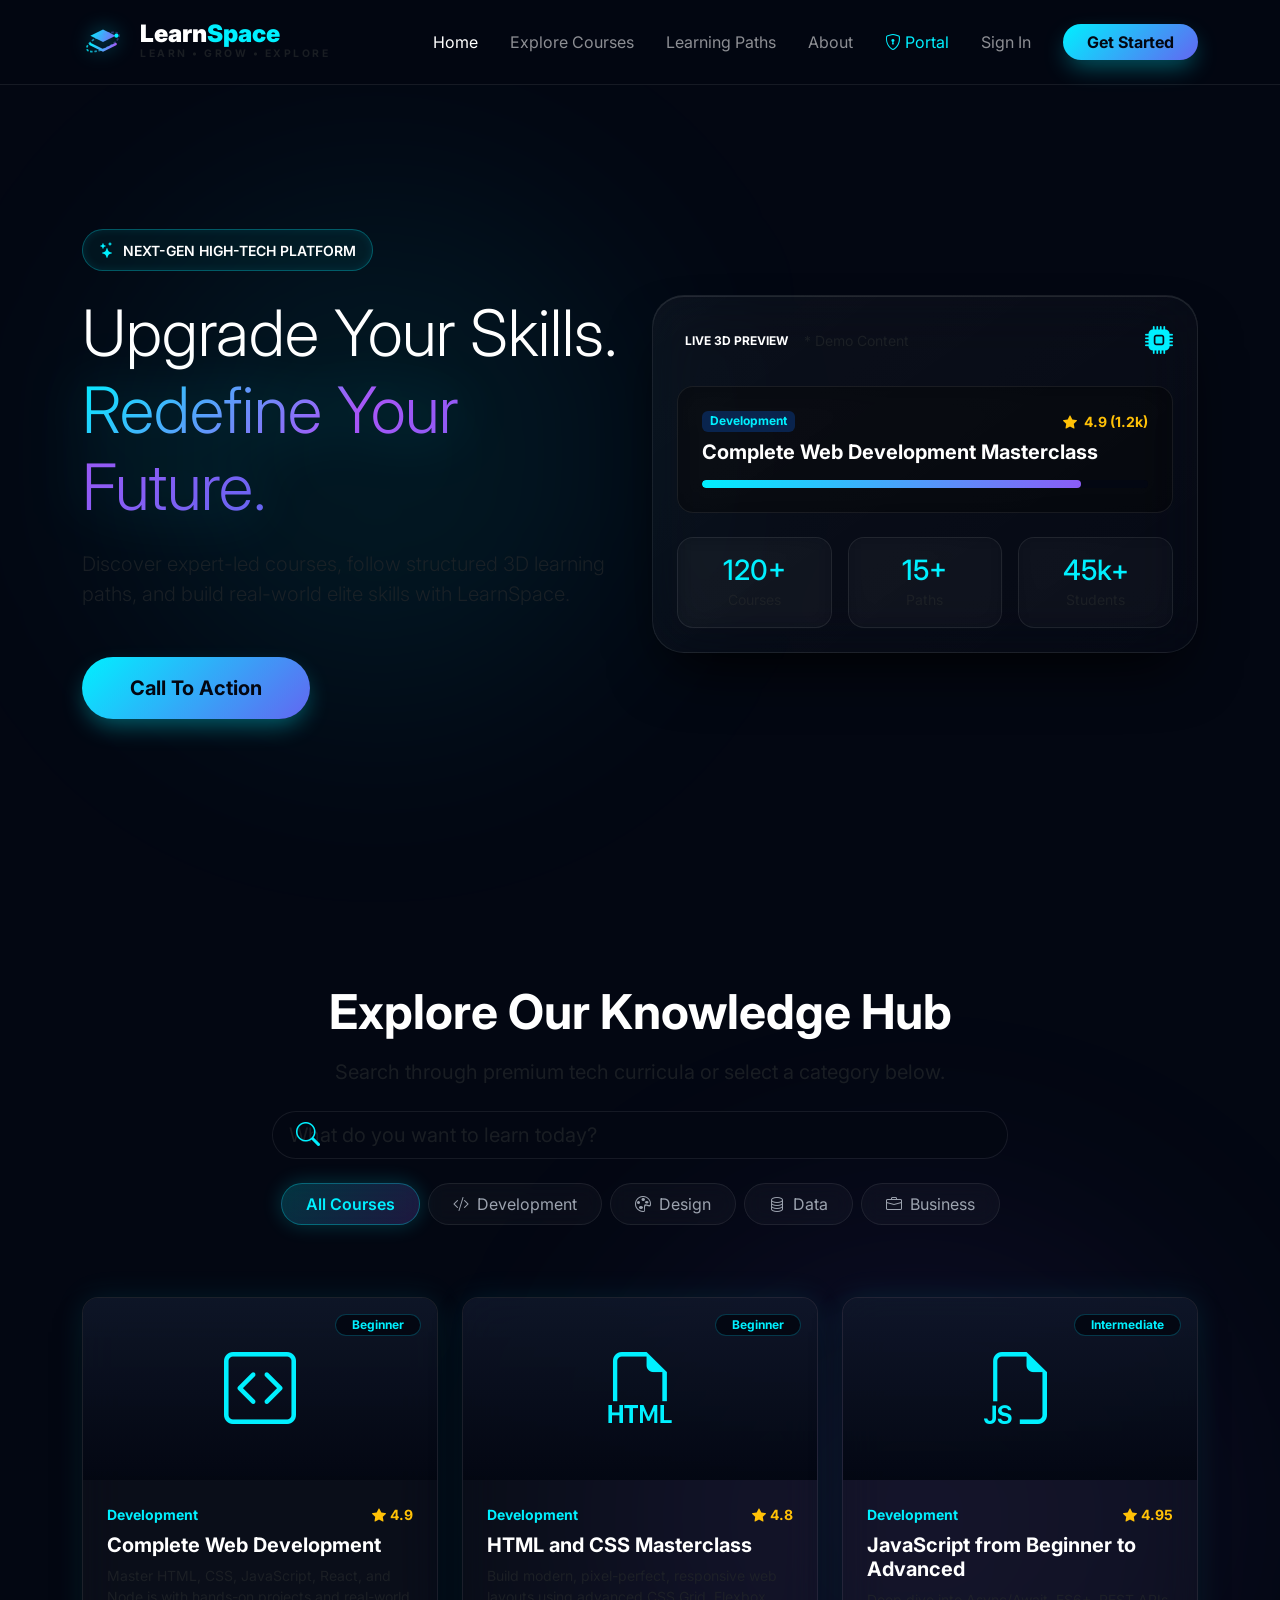
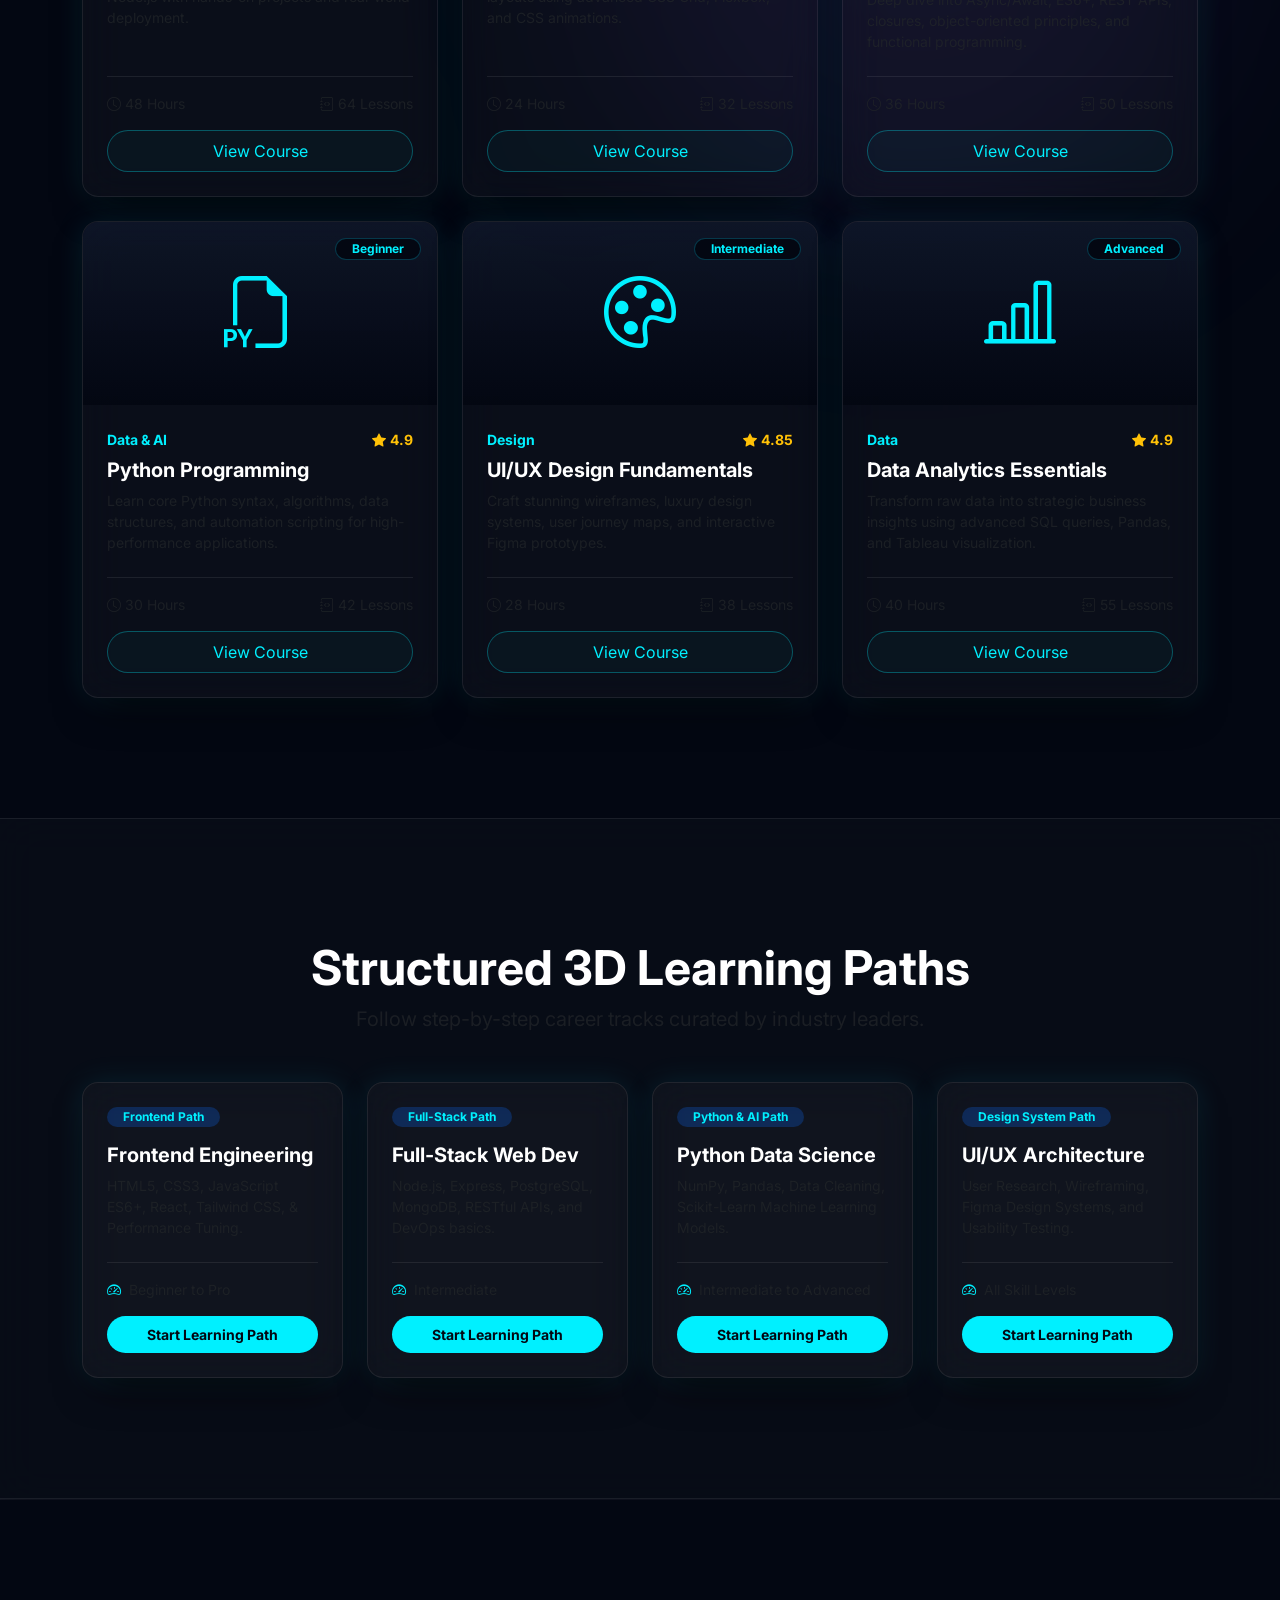
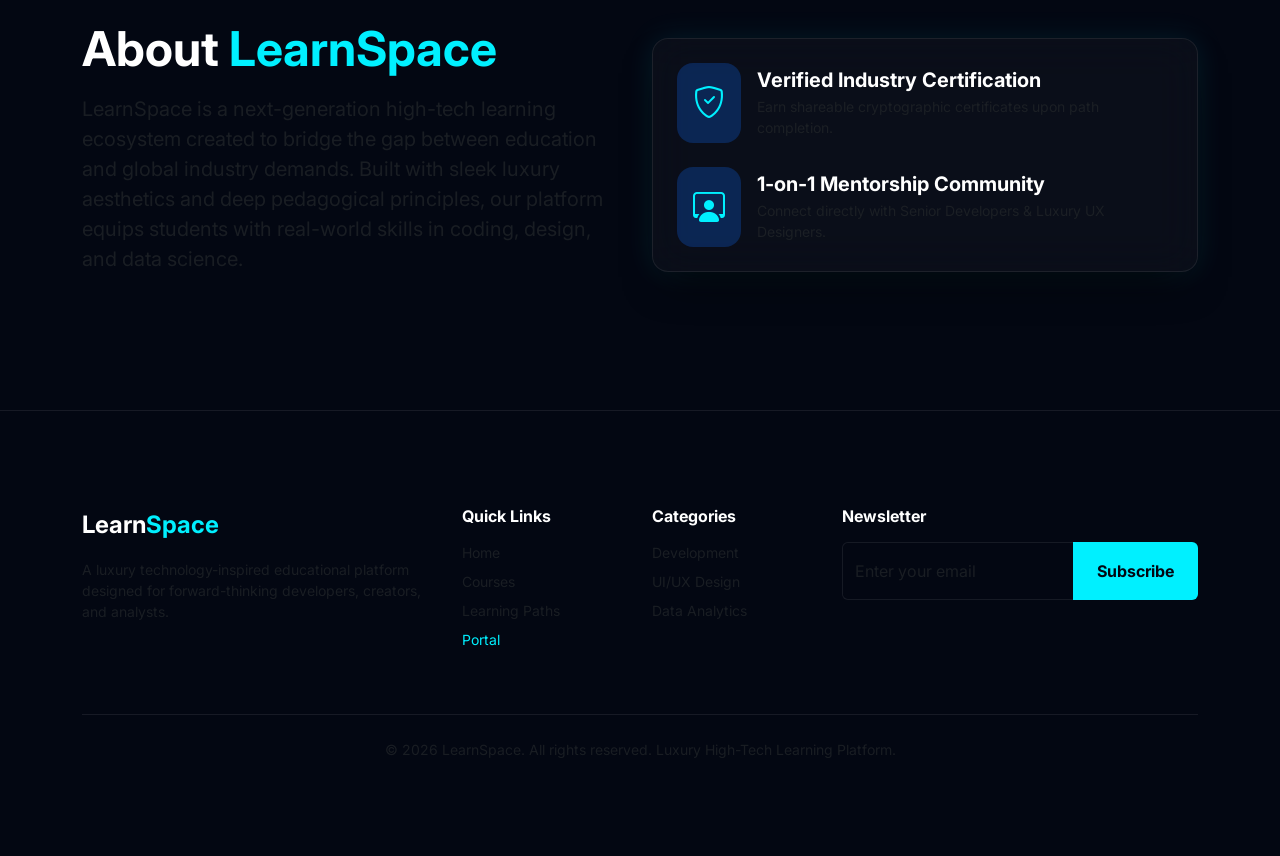
==== index.html @ 729f8dbd "first commit" ====
<!DOCTYPE html>
<html lang="en">
<head>
  <meta charset="UTF-8">
  <meta name="viewport" content="width=device-width, initial-scale=1.0">
  <title>LearnSpace — Luxury High-Tech Learning Platform</title>
  <link href="https://cdn.jsdelivr.net/npm/bootstrap@5.3.2/dist/css/bootstrap.min.css" rel="stylesheet">
  <link href="https://cdn.jsdelivr.net/npm/bootstrap-icons@1.11.1/font/bootstrap-icons.css" rel="stylesheet">
  <link rel="stylesheet" href="style.css">
</head>
<body class="bg-obsidian text-white">

  <!-- Floating Ambient Orbs -->
  <div class="ambient-orb orb-1"></div>
  <div class="ambient-orb orb-2"></div>

  <!-- Sticky Glass Navigation -->
  <nav class="navbar navbar-expand-lg sticky-top navbar-dark glass-nav">
    <div class="container py-2">
      <a class="navbar-brand fw-bold d-flex align-items-center gap-3 text-decoration-none" href="index.html">
        <!-- High-Tech Neon Orbit Logo SVG -->
        <div class="logo-orbit-container">
          <svg width="42" height="42" viewBox="0 0 100 100" fill="none" xmlns="http://www.w3.org/2000/svg">
            <path d="M50 20L80 35L50 50L20 35L50 20Z" fill="url(#paint0_linear)" />
            <path d="M20 55L50 70L80 55" stroke="url(#paint1_linear)" stroke-width="6" stroke-linecap="round" stroke-linejoin="round"/>
            <ellipse cx="50" cy="50" rx="42" ry="16" transform="rotate(-25 50 50)" stroke="url(#paint2_linear)" stroke-width="4" stroke-dasharray="6 4"/>
            <circle cx="82" cy="35" r="5" fill="#00f0ff" />
            <defs>
              <linearGradient id="paint0_linear" x1="20" y1="20" x2="80" y2="50" gradientUnits="userSpaceOnUse">
                <stop stop-color="#00f0ff"/>
                <stop offset="1" stop-color="#8b5cf6"/>
              </linearGradient>
              <linearGradient id="paint1_linear" x1="20" y1="55" x2="80" y2="70" gradientUnits="userSpaceOnUse">
                <stop stop-color="#00f0ff"/>
                <stop offset="1" stop-color="#a855f7"/>
              </linearGradient>
              <linearGradient id="paint2_linear" x1="8" y1="50" x2="92" y2="50" gradientUnits="userSpaceOnUse">
                <stop stop-color="#00f0ff" stop-opacity="0.8"/>
                <stop offset="1" stop-color="#8b5cf6" stop-opacity="0.3"/>
              </linearGradient>
            </defs>
          </svg>
        </div>
        <div class="d-flex flex-column">
          <span class="fs-4 fw-black tracking-wider text-white lh-1">Learn<span class="text-cyan">Space</span></span>
          <span class="brand-subtext text-muted" style="font-size: 0.65rem; letter-spacing: 2.5px;">LEARN • GROW • EXPLORE</span>
        </div>
      </a>
      <button class="navbar-toggler border-0" type="button" data-bs-toggle="collapse" data-bs-target="#navbarNav">
        <span class="navbar-toggler-icon"></span>
      </button>
      <div class="collapse navbar-collapse" id="navbarNav">
        <ul class="navbar-nav ms-auto align-items-center gap-lg-3">
          <li class="nav-item"><a class="nav-link active" href="index.html">Home</a></li>
          <li class="nav-item"><a class="nav-link" href="#courses-section">Explore Courses</a></li>
          <li class="nav-item"><a class="nav-link" href="#paths-section">Learning Paths</a></li>
          <li class="nav-item"><a class="nav-link" href="#about-section">About</a></li>
          <li class="nav-item"><a class="nav-link text-cyan" href="dashboard.html"><i class="bi bi-shield-lock me-1"></i>Portal</a></li>
          <li class="nav-item"><a class="nav-link" href="login.html">Sign In</a></li>
          <li class="nav-item ms-lg-2"><a class="btn btn-luxury-glow px-4 rounded-pill" href="signup.html">Get Started</a></li>
        </ul>
      </div>
    </div>
  </nav>

  <!-- Hero Section -->
  <header class="hero-section py-6 position-relative overflow-hidden">
    <div class="container py-5">
      <div class="row align-items-center min-vh-75">
        <div class="col-lg-6 text-center text-lg-start mb-5 mb-lg-0 z-index-2">
          <div class="badge-pill-3d mb-4 d-inline-flex align-items-center gap-2 px-3 py-2 rounded-pill">
            <i class="bi bi-stars text-cyan"></i>
            <span class="small fw-semibold tracking-wide">NEXT-GEN HIGH-TECH PLATFORM</span>
          </div>
          <h1 class="display-3 fw-extrabold mb-4 lh-tight">
            Upgrade Your Skills.<br>
            <span class="gradient-text-3d">Redefine Your Future.</span>
          </h1>
          <p class="lead text-muted mb-5 fs-5">Discover expert-led courses, follow structured 3D learning paths, and build real-world elite skills with LearnSpace.</p>
          <div class="d-flex justify-content-center justify-content-lg-start">
            <a href="#courses-section" class="btn btn-luxury-glow btn-lg px-5 py-3 rounded-pill shadow-3d fw-bold">Call To Action</a>
          </div>
        </div>

        <div class="col-lg-6 position-relative z-index-2">
          <div class="hero-card-3d p-4 rounded-5 shadow-3d-deep position-relative">
            <div class="d-flex justify-content-between align-items-center mb-4">
              <div class="d-flex align-items-center gap-2">
                <span class="badge bg-cyan text-obsidian fw-bold px-2.5 py-1 rounded-pill">LIVE 3D PREVIEW</span>
                <span class="text-muted small">* Demo Content</span>
              </div>
              <i class="bi bi-cpu-fill text-cyan fs-3 animate-pulse"></i>
            </div>

            <div class="glass-card-nested p-4 rounded-4 mb-4 border-glow">
              <div class="d-flex justify-content-between align-items-center mb-2">
                <span class="badge bg-primary bg-opacity-25 text-cyan">Development</span>
                <span class="text-warning small fw-bold"><i class="bi bi-star-fill me-1"></i> 4.9 (1.2k)</span>
              </div>
              <h5 class="mb-2 fw-bold text-white">Complete Web Development Masterclass</h5>
              <div class="progress bg-obsidian mt-3 rounded-pill" style="height: 8px;">
                <div class="progress-bar bg-gradient-cyan-violet rounded-pill" style="width: 85%;"></div>
              </div>
            </div>

            <div class="row g-3 text-center">
              <div class="col-4">
                <div class="stat-box-3d p-3 rounded-4">
                  <h3 class="fw-extrabold text-cyan mb-0">120+</h3>
                  <small class="text-muted">Courses</small>
                </div>
              </div>
              <div class="col-4">
                <div class="stat-box-3d p-3 rounded-4">
                  <h3 class="fw-extrabold text-cyan mb-0">15+</h3>
                  <small class="text-muted">Paths</small>
                </div>
              </div>
              <div class="col-4">
                <div class="stat-box-3d p-3 rounded-4">
                  <h3 class="fw-extrabold text-cyan mb-0">45k+</h3>
                  <small class="text-muted">Students</small>
                </div>
              </div>
            </div>
          </div>
        </div>
      </div>
    </div>
  </header>

  <!-- Search & Categories Section -->
  <section id="courses-section" class="py-6 position-relative">
    <div class="container py-4">
      <div class="row justify-content-center text-center mb-5">
        <div class="col-lg-8">
          <h2 class="display-5 fw-bold mb-3">Explore Our Knowledge Hub</h2>
          <p class="text-muted fs-5">Search through premium tech curricula or select a category below.</p>
          
          <div class="position-relative my-4 search-bar-3d">
            <i class="bi bi-search position-absolute top-50 start-0 translate-middle-y ms-4 text-cyan fs-4"></i>
            <input type="text" id="courseSearch" class="form-control form-control-lg bg-obsidian text-white border-glass ps-6 rounded-pill shadow-3d" placeholder="What do you want to learn today?">
          </div>

          <div class="d-flex flex-wrap justify-content-center gap-2 mt-4" id="categoryChips">
            <button class="btn btn-chip-3d active rounded-pill px-4 py-2" data-category="All">All Courses</button>
            <button class="btn btn-chip-3d rounded-pill px-4 py-2" data-category="Development"><i class="bi bi-code-slash me-1"></i> Development</button>
            <button class="btn btn-chip-3d rounded-pill px-4 py-2" data-category="Design"><i class="bi bi-palette me-1"></i> Design</button>
            <button class="btn btn-chip-3d rounded-pill px-4 py-2" data-category="Data"><i class="bi bi-database me-1"></i> Data</button>
            <button class="btn btn-chip-3d rounded-pill px-4 py-2" data-category="Business"><i class="bi bi-briefcase me-1"></i> Business</button>
          </div>
        </div>
      </div>

      <!-- Popular Courses Grid -->
      <div class="row g-4 mt-3" id="coursesGrid">
        
        <div class="col-md-6 col-lg-4 course-item" data-category="Development" data-title="Complete Web Development" data-desc="Master HTML, CSS, JavaScript, React, and Node.js with hands-on projects and real-world deployment.">
          <div class="glass-card-3d h-100 rounded-4 overflow-hidden d-flex flex-column">
            <div class="card-thumb-3d bg-gradient-navy p-5 text-center position-relative">
              <i class="bi bi-code-square display-2 text-cyan"></i>
              <span class="badge bg-obsidian text-cyan position-absolute top-0 end-0 m-3 border border-info border-opacity-25 rounded-pill px-3 py-1">Beginner</span>
            </div>
            <div class="p-4 d-flex flex-column flex-grow-1">
              <div class="d-flex justify-content-between align-items-center mb-2">
                <span class="text-cyan small fw-bold">Development</span>
                <span class="text-warning small fw-bold"><i class="bi bi-star-fill me-1"></i>4.9</span>
              </div>
              <h5 class="fw-bold mb-2 text-white">Complete Web Development</h5>
              <p class="text-muted small mb-4 flex-grow-1">Master HTML, CSS, JavaScript, React, and Node.js with hands-on projects and real-world deployment.</p>
              <div class="d-flex justify-content-between text-muted small border-top border-glass pt-3 mb-3">
                <span><i class="bi bi-clock me-1"></i>48 Hours</span>
                <span><i class="bi bi-journal-code me-1"></i>64 Lessons</span>
              </div>
              <button class="btn btn-outline-cyan-3d w-100 rounded-pill py-2">View Course</button>
            </div>
          </div>
        </div>

        <div class="col-md-6 col-lg-4 course-item" data-category="Development" data-title="HTML and CSS Masterclass" data-desc="Build modern, pixel-perfect, responsive web layouts using advanced CSS Grid, Flexbox, and CSS animations.">
          <div class="glass-card-3d h-100 rounded-4 overflow-hidden d-flex flex-column">
            <div class="card-thumb-3d bg-gradient-navy p-5 text-center position-relative">
              <i class="bi bi-filetype-html display-2 text-cyan"></i>
              <span class="badge bg-obsidian text-cyan position-absolute top-0 end-0 m-3 border border-info border-opacity-25 rounded-pill px-3 py-1">Beginner</span>
            </div>
            <div class="p-4 d-flex flex-column flex-grow-1">
              <div class="d-flex justify-content-between align-items-center mb-2">
                <span class="text-cyan small fw-bold">Development</span>
                <span class="text-warning small fw-bold"><i class="bi bi-star-fill me-1"></i>4.8</span>
              </div>
              <h5 class="fw-bold mb-2 text-white">HTML and CSS Masterclass</h5>
              <p class="text-muted small mb-4 flex-grow-1">Build modern, pixel-perfect, responsive web layouts using advanced CSS Grid, Flexbox, and CSS animations.</p>
              <div class="d-flex justify-content-between text-muted small border-top border-glass pt-3 mb-3">
                <span><i class="bi bi-clock me-1"></i>24 Hours</span>
                <span><i class="bi bi-journal-code me-1"></i>32 Lessons</span>
              </div>
              <button class="btn btn-outline-cyan-3d w-100 rounded-pill py-2">View Course</button>
            </div>
          </div>
        </div>

        <div class="col-md-6 col-lg-4 course-item" data-category="Development" data-title="JavaScript from Beginner to Advanced" data-desc="Deep dive into Async/Await, ES6+, REST APIs, closures, object-oriented principles, and functional programming.">
          <div class="glass-card-3d h-100 rounded-4 overflow-hidden d-flex flex-column">
            <div class="card-thumb-3d bg-gradient-navy p-5 text-center position-relative">
              <i class="bi bi-filetype-js display-2 text-cyan"></i>
              <span class="badge bg-obsidian text-cyan position-absolute top-0 end-0 m-3 border border-info border-opacity-25 rounded-pill px-3 py-1">Intermediate</span>
            </div>
            <div class="p-4 d-flex flex-column flex-grow-1">
              <div class="d-flex justify-content-between align-items-center mb-2">
                <span class="text-cyan small fw-bold">Development</span>
                <span class="text-warning small fw-bold"><i class="bi bi-star-fill me-1"></i>4.95</span>
              </div>
              <h5 class="fw-bold mb-2 text-white">JavaScript from Beginner to Advanced</h5>
              <p class="text-muted small mb-4 flex-grow-1">Deep dive into Async/Await, ES6+, REST APIs, closures, object-oriented principles, and functional programming.</p>
              <div class="d-flex justify-content-between text-muted small border-top border-glass pt-3 mb-3">
                <span><i class="bi bi-clock me-1"></i>36 Hours</span>
                <span><i class="bi bi-journal-code me-1"></i>50 Lessons</span>
              </div>
              <button class="btn btn-outline-cyan-3d w-100 rounded-pill py-2">View Course</button>
            </div>
          </div>
        </div>

        <div class="col-md-6 col-lg-4 course-item" data-category="Data" data-title="Python Programming" data-desc="Learn core Python syntax, algorithms, data structures, and automation scripting for high-performance applications.">
          <div class="glass-card-3d h-100 rounded-4 overflow-hidden d-flex flex-column">
            <div class="card-thumb-3d bg-gradient-navy p-5 text-center position-relative">
              <i class="bi bi-filetype-py display-2 text-cyan"></i>
              <span class="badge bg-obsidian text-cyan position-absolute top-0 end-0 m-3 border border-info border-opacity-25 rounded-pill px-3 py-1">Beginner</span>
            </div>
            <div class="p-4 d-flex flex-column flex-grow-1">
              <div class="d-flex justify-content-between align-items-center mb-2">
                <span class="text-cyan small fw-bold">Data & AI</span>
                <span class="text-warning small fw-bold"><i class="bi bi-star-fill me-1"></i>4.9</span>
              </div>
              <h5 class="fw-bold mb-2 text-white">Python Programming</h5>
              <p class="text-muted small mb-4 flex-grow-1">Learn core Python syntax, algorithms, data structures, and automation scripting for high-performance applications.</p>
              <div class="d-flex justify-content-between text-muted small border-top border-glass pt-3 mb-3">
                <span><i class="bi bi-clock me-1"></i>30 Hours</span>
                <span><i class="bi bi-journal-code me-1"></i>42 Lessons</span>
              </div>
              <button class="btn btn-outline-cyan-3d w-100 rounded-pill py-2">View Course</button>
            </div>
          </div>
        </div>

        <div class="col-md-6 col-lg-4 course-item" data-category="Design" data-title="UI/UX Design Fundamentals" data-desc="Craft stunning wireframes, luxury design systems, user journey maps, and interactive Figma prototypes.">
          <div class="glass-card-3d h-100 rounded-4 overflow-hidden d-flex flex-column">
            <div class="card-thumb-3d bg-gradient-navy p-5 text-center position-relative">
              <i class="bi bi-palette display-2 text-cyan"></i>
              <span class="badge bg-obsidian text-cyan position-absolute top-0 end-0 m-3 border border-info border-opacity-25 rounded-pill px-3 py-1">Intermediate</span>
            </div>
            <div class="p-4 d-flex flex-column flex-grow-1">
              <div class="d-flex justify-content-between align-items-center mb-2">
                <span class="text-cyan small fw-bold">Design</span>
                <span class="text-warning small fw-bold"><i class="bi bi-star-fill me-1"></i>4.85</span>
              </div>
              <h5 class="fw-bold mb-2 text-white">UI/UX Design Fundamentals</h5>
              <p class="text-muted small mb-4 flex-grow-1">Craft stunning wireframes, luxury design systems, user journey maps, and interactive Figma prototypes.</p>
              <div class="d-flex justify-content-between text-muted small border-top border-glass pt-3 mb-3">
                <span><i class="bi bi-clock me-1"></i>28 Hours</span>
                <span><i class="bi bi-journal-code me-1"></i>38 Lessons</span>
              </div>
              <button class="btn btn-outline-cyan-3d w-100 rounded-pill py-2">View Course</button>
            </div>
          </div>
        </div>

        <div class="col-md-6 col-lg-4 course-item" data-category="Data" data-title="Data Analytics Essentials" data-desc="Transform raw data into strategic business insights using advanced SQL queries, Pandas, and Tableau visualization.">
          <div class="glass-card-3d h-100 rounded-4 overflow-hidden d-flex flex-column">
            <div class="card-thumb-3d bg-gradient-navy p-5 text-center position-relative">
              <i class="bi bi-bar-chart-line display-2 text-cyan"></i>
              <span class="badge bg-obsidian text-cyan position-absolute top-0 end-0 m-3 border border-info border-opacity-25 rounded-pill px-3 py-1">Advanced</span>
            </div>
            <div class="p-4 d-flex flex-column flex-grow-1">
              <div class="d-flex justify-content-between align-items-center mb-2">
                <span class="text-cyan small fw-bold">Data</span>
                <span class="text-warning small fw-bold"><i class="bi bi-star-fill me-1"></i>4.9</span>
              </div>
              <h5 class="fw-bold mb-2 text-white">Data Analytics Essentials</h5>
              <p class="text-muted small mb-4 flex-grow-1">Transform raw data into strategic business insights using advanced SQL queries, Pandas, and Tableau visualization.</p>
              <div class="d-flex justify-content-between text-muted small border-top border-glass pt-3 mb-3">
                <span><i class="bi bi-clock me-1"></i>40 Hours</span>
                <span><i class="bi bi-journal-code me-1"></i>55 Lessons</span>
              </div>
              <button class="btn btn-outline-cyan-3d w-100 rounded-pill py-2">View Course</button>
            </div>
          </div>
        </div>

      </div>
    </div>
  </section>

  <!-- Learning Paths Section -->
  <section id="paths-section" class="py-6 bg-glass-dark border-top border-bottom border-glass">
    <div class="container py-4">
      <div class="text-center mb-5">
        <h2 class="display-5 fw-bold mb-2">Structured 3D Learning Paths</h2>
        <p class="text-muted fs-5">Follow step-by-step career tracks curated by industry leaders.</p>
      </div>

      <div class="row g-4">
        <div class="col-md-6 col-lg-3">
          <div class="glass-card-3d p-4 rounded-4 h-100 d-flex flex-column">
            <div class="badge bg-primary bg-opacity-25 text-cyan mb-3 w-fit rounded-pill px-3 py-1">Frontend Path</div>
            <h5 class="fw-bold mb-2 text-white">Frontend Engineering</h5>
            <p class="text-muted small mb-4">HTML5, CSS3, JavaScript ES6+, React, Tailwind CSS, & Performance Tuning.</p>
            <div class="mt-auto border-top border-glass pt-3">
              <small class="text-muted d-block mb-3"><i class="bi bi-speedometer2 me-1 text-cyan"></i> Beginner to Pro</small>
              <button class="btn btn-sm btn-cyan w-100 rounded-pill py-2">Start Learning Path</button>
            </div>
          </div>
        </div>

        <div class="col-md-6 col-lg-3">
          <div class="glass-card-3d p-4 rounded-4 h-100 d-flex flex-column">
            <div class="badge bg-primary bg-opacity-25 text-cyan mb-3 w-fit rounded-pill px-3 py-1">Full-Stack Path</div>
            <h5 class="fw-bold mb-2 text-white">Full-Stack Web Dev</h5>
            <p class="text-muted small mb-4">Node.js, Express, PostgreSQL, MongoDB, RESTful APIs, and DevOps basics.</p>
            <div class="mt-auto border-top border-glass pt-3">
              <small class="text-muted d-block mb-3"><i class="bi bi-speedometer2 me-1 text-cyan"></i> Intermediate</small>
              <button class="btn btn-sm btn-cyan w-100 rounded-pill py-2">Start Learning Path</button>
            </div>
          </div>
        </div>

        <div class="col-md-6 col-lg-3">
          <div class="glass-card-3d p-4 rounded-4 h-100 d-flex flex-column">
            <div class="badge bg-primary bg-opacity-25 text-cyan mb-3 w-fit rounded-pill px-3 py-1">Python & AI Path</div>
            <h5 class="fw-bold mb-2 text-white">Python Data Science</h5>
            <p class="text-muted small mb-4">NumPy, Pandas, Data Cleaning, Scikit-Learn Machine Learning Models.</p>
            <div class="mt-auto border-top border-glass pt-3">
              <small class="text-muted d-block mb-3"><i class="bi bi-speedometer2 me-1 text-cyan"></i> Intermediate to Advanced</small>
              <button class="btn btn-sm btn-cyan w-100 rounded-pill py-2">Start Learning Path</button>
            </div>
          </div>
        </div>

        <div class="col-md-6 col-lg-3">
          <div class="glass-card-3d p-4 rounded-4 h-100 d-flex flex-column">
            <div class="badge bg-primary bg-opacity-25 text-cyan mb-3 w-fit rounded-pill px-3 py-1">Design System Path</div>
            <h5 class="fw-bold mb-2 text-white">UI/UX Architecture</h5>
            <p class="text-muted small mb-4">User Research, Wireframing, Figma Design Systems, and Usability Testing.</p>
            <div class="mt-auto border-top border-glass pt-3">
              <small class="text-muted d-block mb-3"><i class="bi bi-speedometer2 me-1 text-cyan"></i> All Skill Levels</small>
              <button class="btn btn-sm btn-cyan w-100 rounded-pill py-2">Start Learning Path</button>
            </div>
          </div>
        </div>
      </div>
    </div>
  </section>

  <!-- About Section -->
  <section id="about-section" class="py-6 border-top border-glass">
    <div class="container py-4">
      <div class="row align-items-center">
        <div class="col-lg-6 mb-4 mb-lg-0">
          <h2 class="display-5 fw-bold mb-3">About <span class="text-cyan">LearnSpace</span></h2>
          <p class="text-muted leading-relaxed fs-5">LearnSpace is a next-generation high-tech learning ecosystem created to bridge the gap between education and global industry demands. Built with sleek luxury aesthetics and deep pedagogical principles, our platform equips students with real-world skills in coding, design, and data science.</p>
        </div>
        <div class="col-lg-6">
          <div class="glass-card-3d p-4 rounded-4 border-glow">
            <div class="d-flex align-items-center gap-3 mb-4">
              <div class="icon-box-3d p-3 rounded-4 bg-primary bg-opacity-25 text-cyan fs-2">
                <i class="bi bi-shield-check"></i>
              </div>
              <div>
                <h5 class="mb-1 fw-bold text-white">Verified Industry Certification</h5>
                <p class="text-muted small mb-0">Earn shareable cryptographic certificates upon path completion.</p>
              </div>
            </div>
            <div class="d-flex align-items-center gap-3">
              <div class="icon-box-3d p-3 rounded-4 bg-primary bg-opacity-25 text-cyan fs-2">
                <i class="bi bi-person-workspace"></i>
              </div>
              <div>
                <h5 class="mb-1 fw-bold text-white">1-on-1 Mentorship Community</h5>
                <p class="text-muted small mb-0">Connect directly with Senior Developers & Luxury UX Designers.</p>
              </div>
            </div>
          </div>
        </div>
      </div>
    </div>
  </section>

  <!-- Footer -->
  <footer class="bg-obsidian text-muted py-6 border-top border-glass">
    <div class="container">
      <div class="row g-4 mb-5">
        <div class="col-lg-4">
          <a class="fw-bold text-white fs-4 d-inline-block mb-3 text-decoration-none" href="#">Learn<span class="text-cyan">Space</span></a>
          <p class="small text-muted leading-relaxed">A luxury technology-inspired educational platform designed for forward-thinking developers, creators, and analysts.</p>
        </div>
        <div class="col-6 col-lg-2">
          <h6 class="text-white fw-bold mb-3 tracking-wide">Quick Links</h6>
          <ul class="list-unstyled small">
            <li class="mb-2"><a href="index.html" class="text-muted text-decoration-none hover-cyan">Home</a></li>
            <li class="mb-2"><a href="#courses-section" class="text-muted text-decoration-none hover-cyan">Courses</a></li>
            <li class="mb-2"><a href="#paths-section" class="text-muted text-decoration-none hover-cyan">Learning Paths</a></li>
            <li class="mb-2"><a href="dashboard.html" class="text-cyan text-decoration-none hover-cyan">Portal</a></li>
          </ul>
        </div>
        <div class="col-6 col-lg-2">
          <h6 class="text-white fw-bold mb-3 tracking-wide">Categories</h6>
          <ul class="list-unstyled small">
            <li class="mb-2"><a href="#" class="text-muted text-decoration-none hover-cyan">Development</a></li>
            <li class="mb-2"><a href="#" class="text-muted text-decoration-none hover-cyan">UI/UX Design</a></li>
            <li class="mb-2"><a href="#" class="text-muted text-decoration-none hover-cyan">Data Analytics</a></li>
          </ul>
        </div>
        <div class="col-lg-4">
          <h6 class="text-white fw-bold mb-3 tracking-wide">Newsletter</h6>
          <div class="input-group search-bar-3d">
            <input type="email" class="form-control bg-obsidian text-white border-glass py-3" placeholder="Enter your email">
            <button class="btn btn-cyan px-4">Subscribe</button>
          </div>
        </div>
      </div>
      <div class="text-center pt-4 border-top border-glass small text-muted">
        <p class="mb-0">&copy; 2026 LearnSpace. All rights reserved. Luxury High-Tech Learning Platform.</p>
      </div>
    </div>
  </footer>

  <script src="https://cdn.jsdelivr.net/npm/bootstrap@5.3.2/dist/js/bootstrap.bundle.min.js"></script>
  <script>
    const searchInput = document.getElementById('courseSearch');
    const categoryChips = document.querySelectorAll('.btn-chip-3d');
    const courseItems = document.querySelectorAll('.course-item');

    let activeCategory = 'All';

    categoryChips.forEach(chip => {
      chip.addEventListener('click', () => {
        categoryChips.forEach(c => c.classList.remove('active'));
        chip.classList.add('active');
        activeCategory = chip.getAttribute('data-category');
        filterCourses();
      });
    });

    searchInput.addEventListener('input', filterCourses);

    function filterCourses() {
      const searchTerm = searchInput.value.toLowerCase().trim();

      courseItems.forEach(item => {
        const category = item.getAttribute('data-category');
        const title = item.getAttribute('data-title').toLowerCase();
        const desc = item.getAttribute('data-desc').toLowerCase();

        const matchesCategory = (activeCategory === 'All' || category === activeCategory);
        const matchesSearch = title.includes(searchTerm) || desc.includes(searchTerm);

        if (matchesCategory && matchesSearch) {
          item.style.display = 'block';
        } else {
          item.style.display = 'none';
        }
      });
    }
  </script>
</body>
</html>
---- style.css ----
/* ==========================================================================
   LearnSpace — Ultra-Luxury High-Tech 3D Theme & Stylesheet
   ================================================================---------- */

@import url('https://fonts.googleapis.com/css2?family=Inter:wght@300;400;500;600;700;800;900&display=swap');

:root {
  --obsidian: #030712;
  --navy-deep: #0b0f19;
  --cyan-accent: #00f0ff;
  --violet-accent: #8b5cf6;
  --glass-bg: rgba(255, 255, 255, 0.03);
  --glass-border: rgba(255, 255, 255, 0.08);
  --glass-border-glow: rgba(0, 240, 255, 0.3);
  --shadow-3d: 0 20px 40px -15px rgba(0, 0, 0, 0.7), 0 0 30px rgba(0, 240, 255, 0.1);
  --shadow-3d-deep: 0 30px 60px -20px rgba(0, 0, 0, 0.9), inset 0 1px 0 rgba(255, 255, 255, 0.1);
}

body {
  background-color: var(--obsidian);
  color: #f8f9fa;
  font-family: 'Inter', sans-serif;
  overflow-x: hidden;
  position: relative;
}

.bg-obsidian { background-color: var(--obsidian) !important; }
.bg-glass-dark { background: rgba(11, 15, 25, 0.7); backdrop-filter: blur(20px); }
.border-glass { border-color: var(--glass-border) !important; }
.text-cyan { color: var(--cyan-accent) !important; }
.fw-black { font-weight: 900; }

/* Ambient Floating Background Orbs */
.ambient-orb {
  position: absolute;
  border-radius: 50%;
  filter: blur(120px);
  z-index: 0;
  pointer-events: none;
}
.orb-1 {
  width: 500px;
  height: 500px;
  background: rgba(0, 240, 255, 0.08);
  top: 5%;
  left: 10%;
  animation: floatOrb 12s ease-in-out infinite alternate;
}
.orb-2 {
  width: 600px;
  height: 600px;
  background: rgba(139, 92, 246, 0.08);
  top: 30%;
  right: 5%;
  animation: floatOrb 15s ease-in-out infinite alternate-reverse;
}

@keyframes floatOrb {
  0% { transform: translateY(0px) scale(1); }
  100% { transform: translateY(40px) scale(1.05); }
}

/* Glass Navbar */
.glass-nav {
  background: rgba(3, 7, 18, 0.8) !important;
  backdrop-filter: blur(20px);
  border-bottom: 1px solid var(--glass-border);
  z-index: 1000;
}

.logo-orbit-container {
  display: flex;
  align-items: center;
  justify-content: center;
  filter: drop-shadow(0 0 10px rgba(0, 240, 255, 0.4));
}

/* 3D Glass Cards */
.glass-card-3d {
  background: var(--glass-bg);
  backdrop-filter: blur(20px);
  border: 1px solid var(--glass-border);
  box-shadow: var(--shadow-3d);
  transition: all 0.4s cubic-bezier(0.165, 0.84, 0.44, 1);
  transform: translateY(0);
}

.glass-card-3d:hover {
  transform: translateY(-8px) scale(1.01);
  border-color: var(--glass-border-glow);
  box-shadow: 0 30px 60px -15px rgba(0, 240, 255, 0.25), 0 0 40px rgba(139, 92, 246, 0.15);
}

.hero-card-3d {
  background: linear-gradient(145deg, rgba(255, 255, 255, 0.04), rgba(255, 255, 255, 0.01));
  backdrop-filter: blur(30px);
  border: 1px solid var(--glass-border);
  box-shadow: var(--shadow-3d-deep);
}

.glass-card-nested {
  background: rgba(0, 0, 0, 0.4);
  backdrop-filter: blur(15px);
  border: 1px solid var(--glass-border);
}

/* Typography & Gradients */
.gradient-text-3d {
  background: linear-gradient(135deg, #00f0ff 0%, #a855f7 50%, #6366f1 100%);
  -webkit-background-clip: text;
  -webkit-text-fill-color: transparent;
  filter: drop-shadow(0 0 30px rgba(0, 240, 255, 0.3));
}

.badge-pill-3d {
  background: rgba(0, 240, 255, 0.05);
  border: 1px solid var(--glass-border-glow);
  box-shadow: inset 0 0 10px rgba(0, 240, 255, 0.1);
}

/* Buttons */
.btn-luxury-glow {
  background: linear-gradient(135deg, #00f0ff 0%, #6366f1 100%);
  color: var(--obsidian);
  font-weight: 700;
  border: none;
  box-shadow: 0 10px 25px -5px rgba(0, 240, 255, 0.4);
  transition: all 0.3s ease;
}

.btn-luxury-glow:hover {
  background: linear-gradient(135deg, #33f3ff, #7c3aed);
  box-shadow: 0 15px 35px -5px rgba(0, 240, 255, 0.6), 0 0 20px rgba(139, 92, 246, 0.4);
  transform: translateY(-2px);
  color: var(--obsidian);
}

.btn-cyan {
  background-color: var(--cyan-accent);
  color: var(--obsidian);
  font-weight: 700;
  border: none;
  transition: all 0.3s ease;
}
.btn-cyan:hover {
  background-color: #33f3ff;
  box-shadow: 0 0 20px rgba(0, 240, 255, 0.5);
}

.btn-outline-cyan-3d {
  border: 1px solid var(--glass-border-glow);
  color: var(--cyan-accent);
  background: rgba(0, 240, 255, 0.03);
  transition: all 0.3s ease;
}
.btn-outline-cyan-3d:hover {
  background: var(--cyan-accent);
  color: var(--obsidian);
  box-shadow: 0 0 20px rgba(0, 240, 255, 0.4);
}

/* Category Chips */
.btn-chip-3d {
  background: var(--glass-bg);
  border: 1px solid var(--glass-border);
  color: #9ca3af;
  transition: all 0.3s ease;
  backdrop-filter: blur(10px);
}
.btn-chip-3d:hover, .btn-chip-3d.active {
  background: linear-gradient(135deg, rgba(0, 240, 255, 0.2), rgba(139, 92, 246, 0.2));
  color: var(--cyan-accent);
  border-color: var(--glass-border-glow);
  box-shadow: 0 0 20px rgba(0, 240, 255, 0.2);
  font-weight: 600;
}

/* Stats Box 3D */
.stat-box-3d {
  background: rgba(255, 255, 255, 0.02);
  border: 1px solid var(--glass-border);
  backdrop-filter: blur(10px);
  transition: transform 0.3s ease;
}
.stat-box-3d:hover {
  transform: translateY(-4px);
  border-color: var(--glass-border-glow);
}

/* Search Bar 3D */
.search-bar-3d input:focus, .form-control:focus {
  background-color: var(--obsidian) !important;
  border-color: var(--cyan-accent) !important;
  box-shadow: 0 0 25px rgba(0, 240, 255, 0.25) !important;
  color: #ffffff !important;
}

/* Gradients */
.bg-gradient-navy {
  background: linear-gradient(180deg, rgba(15, 23, 42, 0.8) 0%, rgba(3, 7, 18, 0.95) 100%);
}
.bg-gradient-cyan-violet {
  background: linear-gradient(90deg, #00f0ff 0%, #8b5cf6 100%);
}

.py-6 { padding-top: 6rem; padding-bottom: 6rem; }
.w-fit { width: fit-content; }
.hover-cyan:hover { color: var(--cyan-accent) !important; }
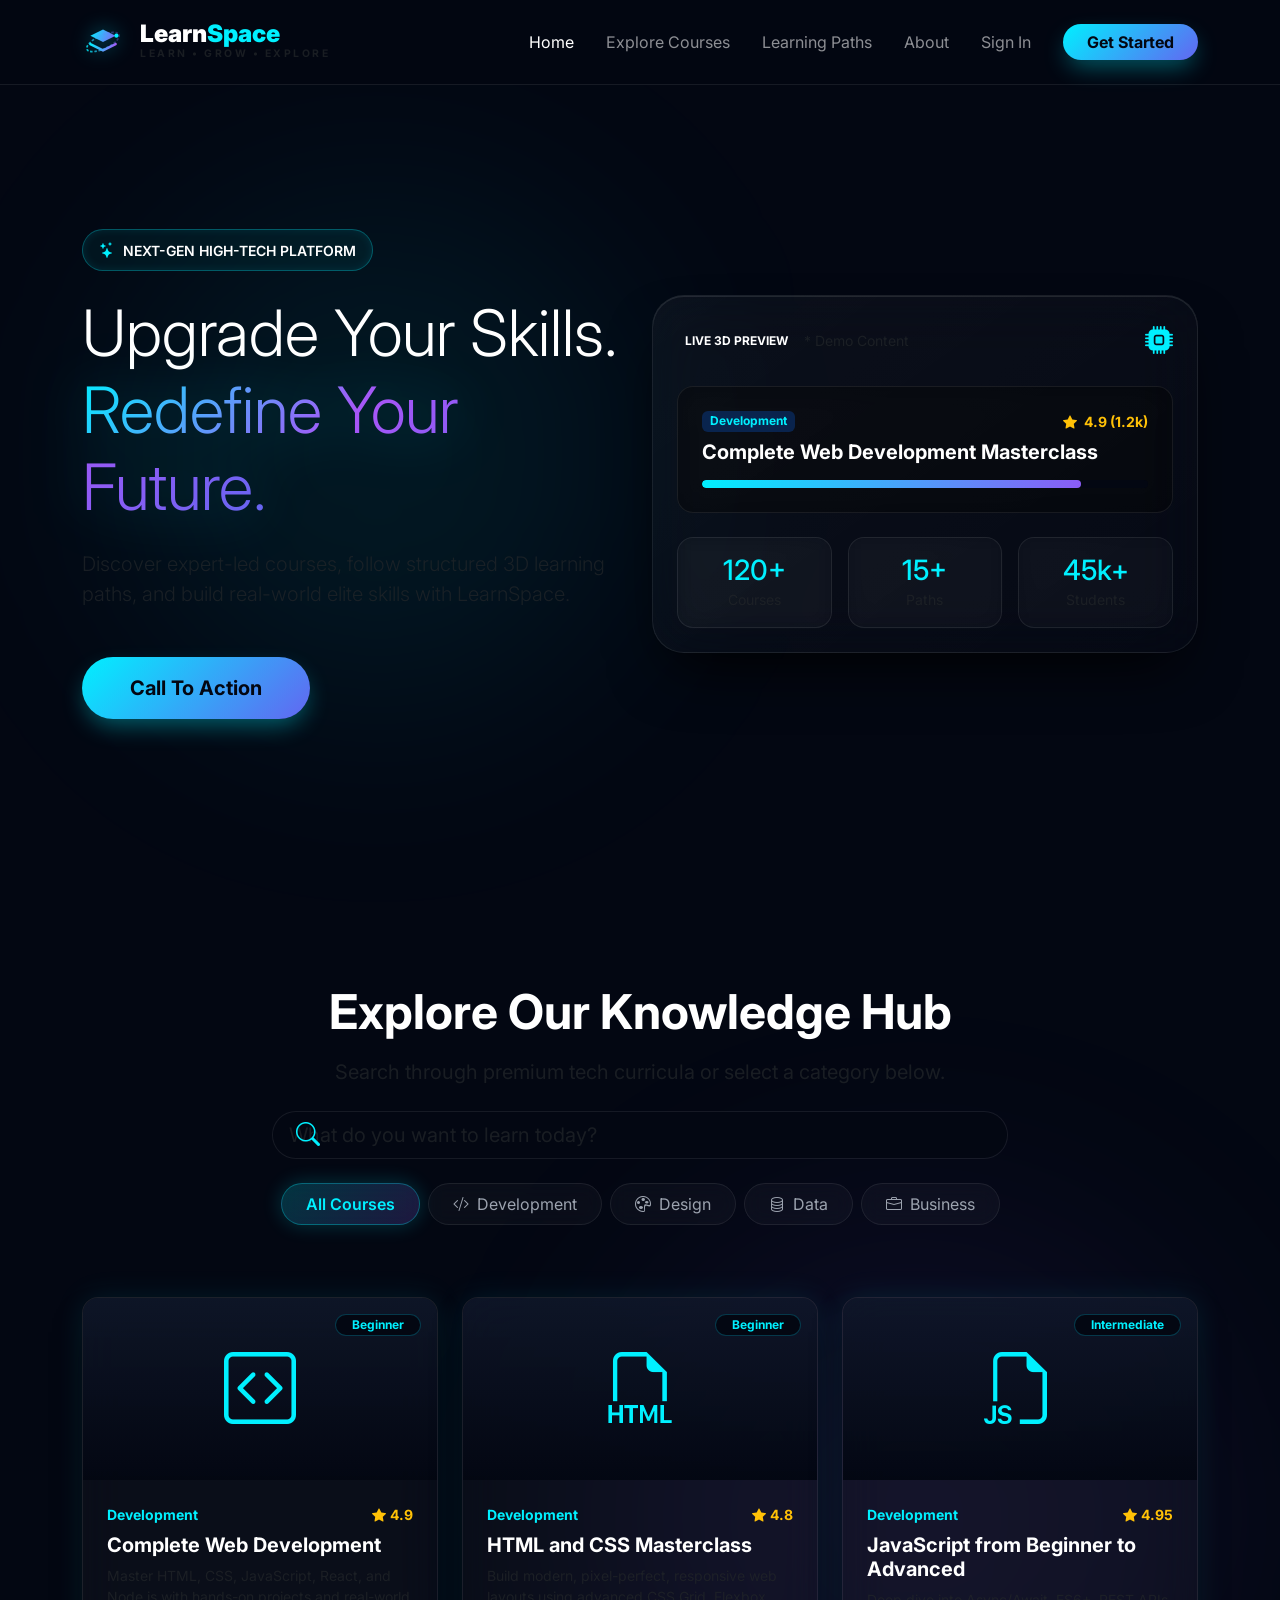
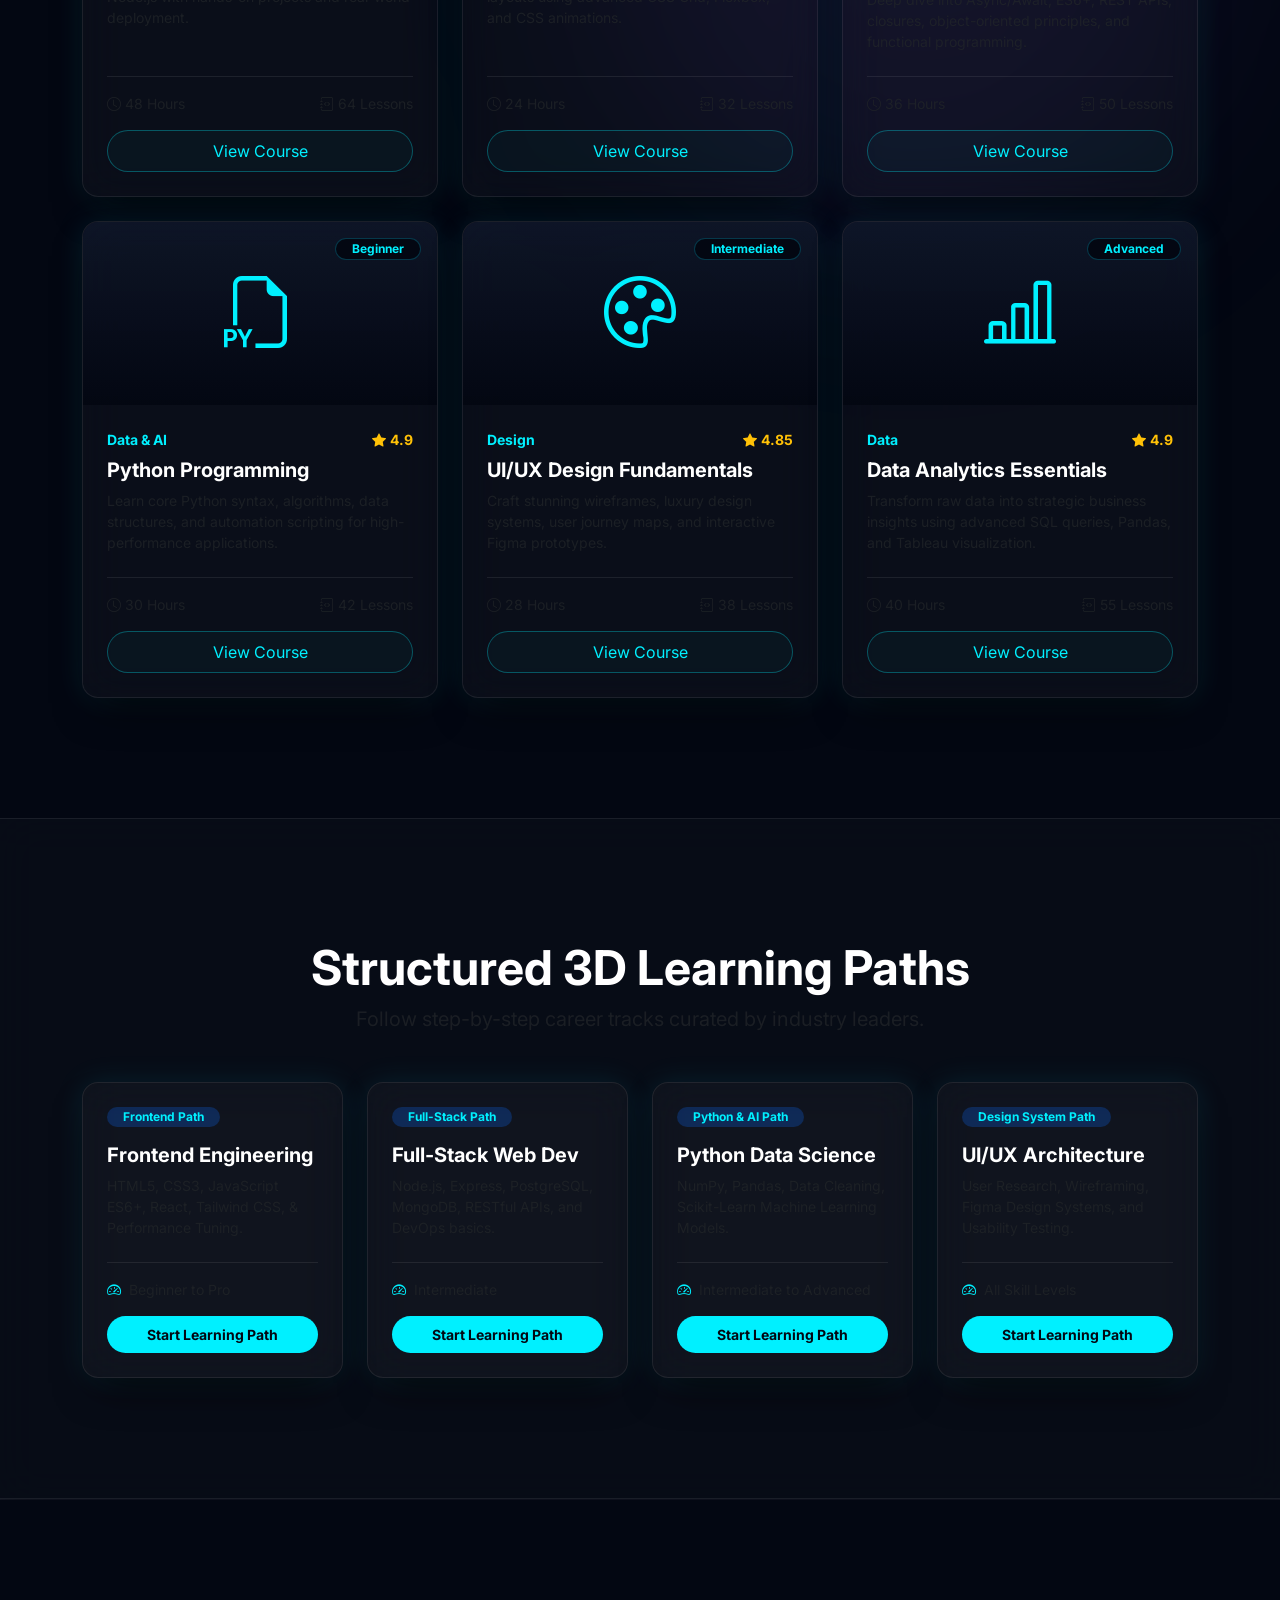
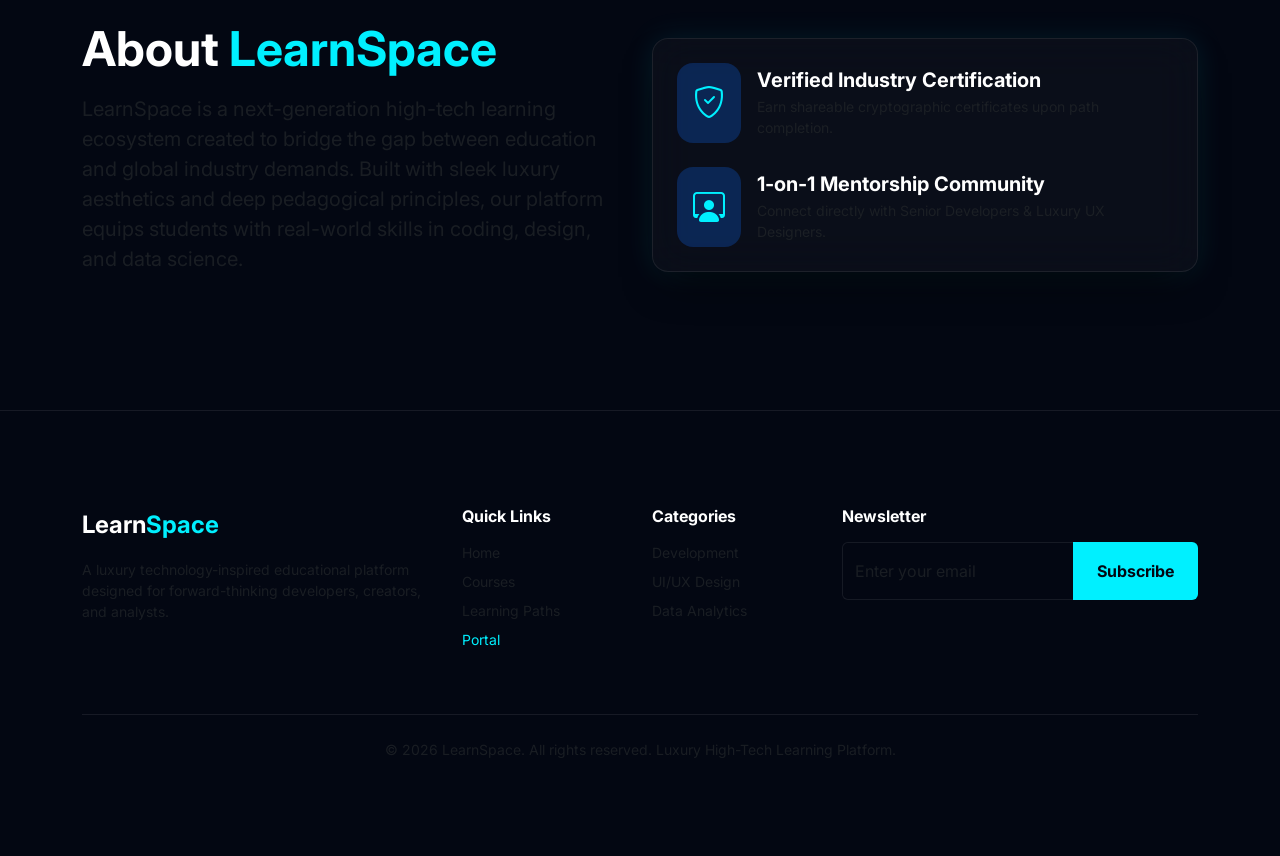
==== commit 193e963e: "Remove commented-out Portal link from navigation menu" ====
--- a/index.html
+++ b/index.html
@@ -52,10 +52,10 @@
       <div class="collapse navbar-collapse" id="navbarNav">
         <ul class="navbar-nav ms-auto align-items-center gap-lg-3">
           <li class="nav-item"><a class="nav-link active" href="index.html">Home</a></li>
-          <li class="nav-item"><a class="nav-link" href="#courses-section">Explore Courses</a></li>
-          <li class="nav-item"><a class="nav-link" href="#paths-section">Learning Paths</a></li>
-          <li class="nav-item"><a class="nav-link" href="#about-section">About</a></li>
-          <li class="nav-item"><a class="nav-link text-cyan" href="dashboard.html"><i class="bi bi-shield-lock me-1"></i>Portal</a></li>
+          <li class="nav-item"><a class="nav-link" href="courses.html">Explore Courses</a></li>
+          <li class="nav-item"><a class="nav-link" href="learning-paths.html">Learning Paths</a></li>
+          <li class="nav-item"><a class="nav-link" href="about.html">About</a></li>
+          <!-- <li class="nav-item"><a class="nav-link text-cyan" href="dashboard.html"><i class="bi bi-shield-lock me-1"></i>Portal</a></li> -->
           <li class="nav-item"><a class="nav-link" href="login.html">Sign In</a></li>
           <li class="nav-item ms-lg-2"><a class="btn btn-luxury-glow px-4 rounded-pill" href="signup.html">Get Started</a></li>
         </ul>
